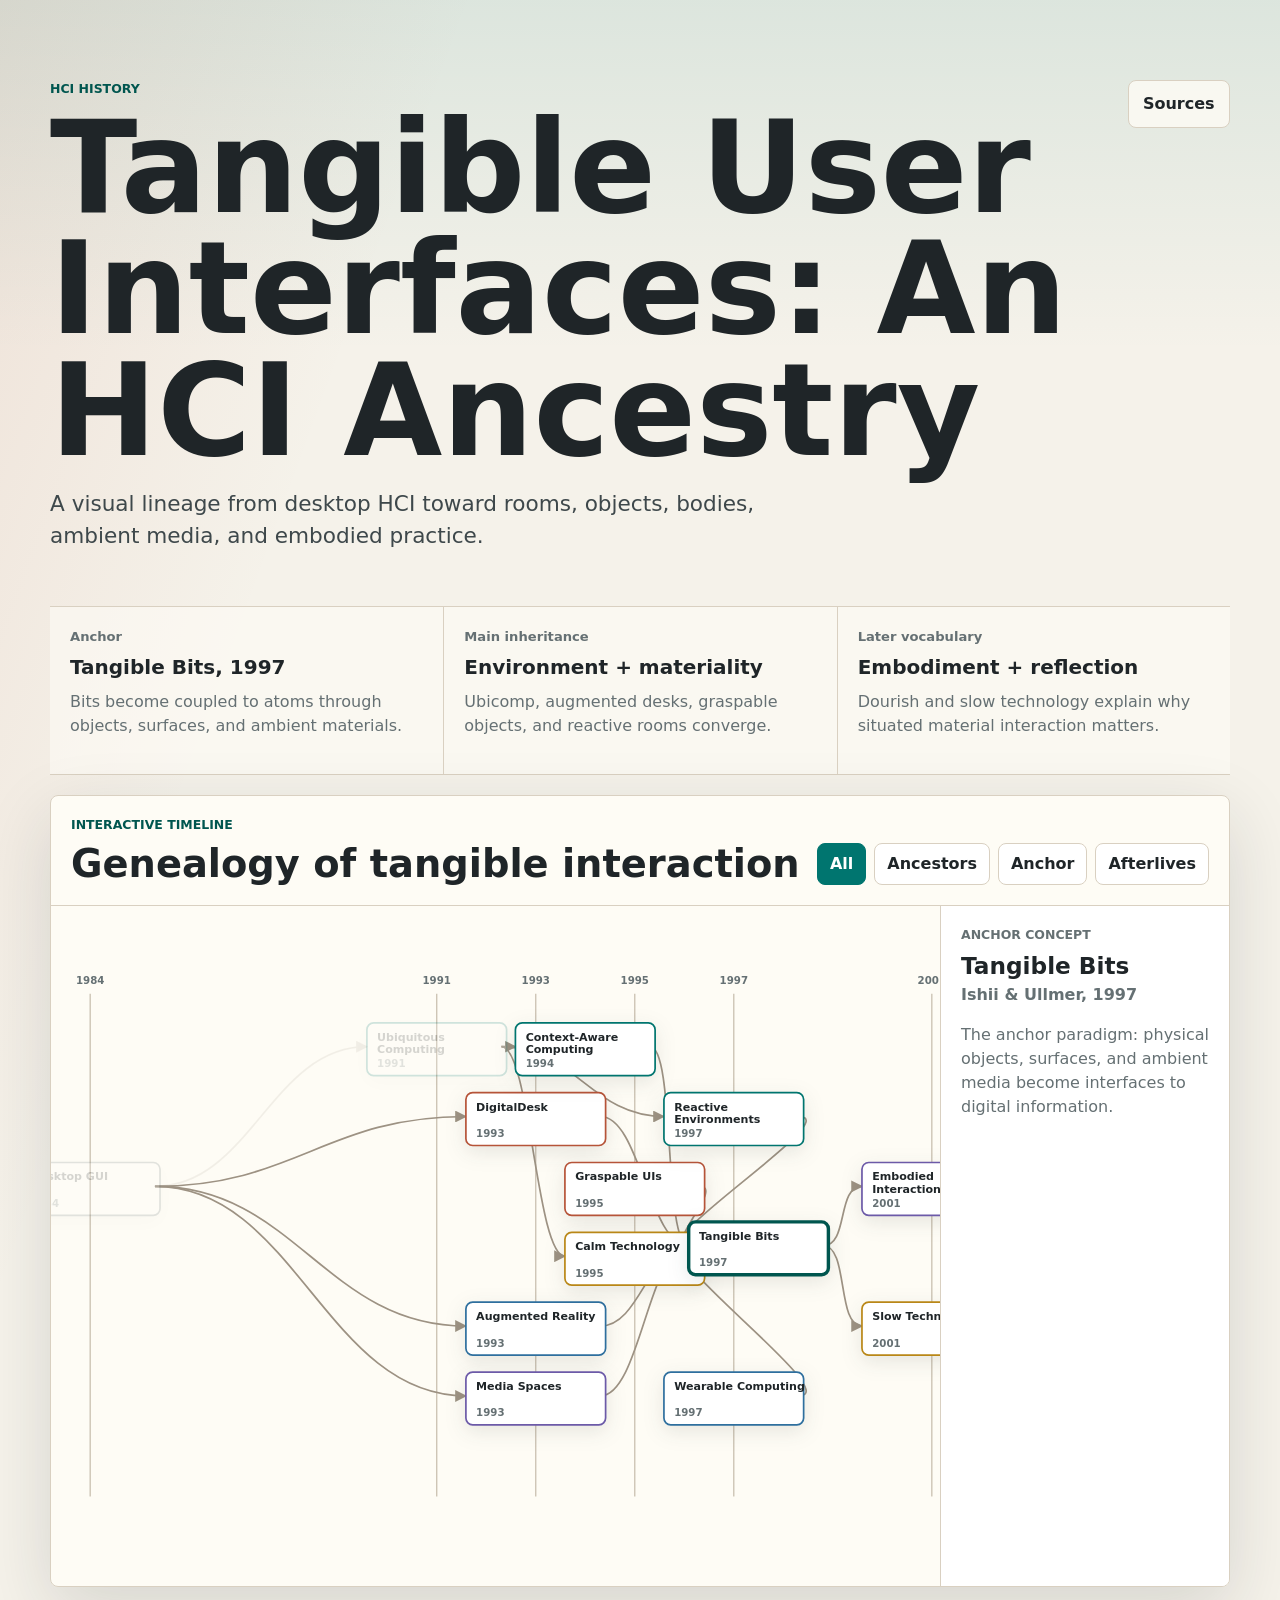
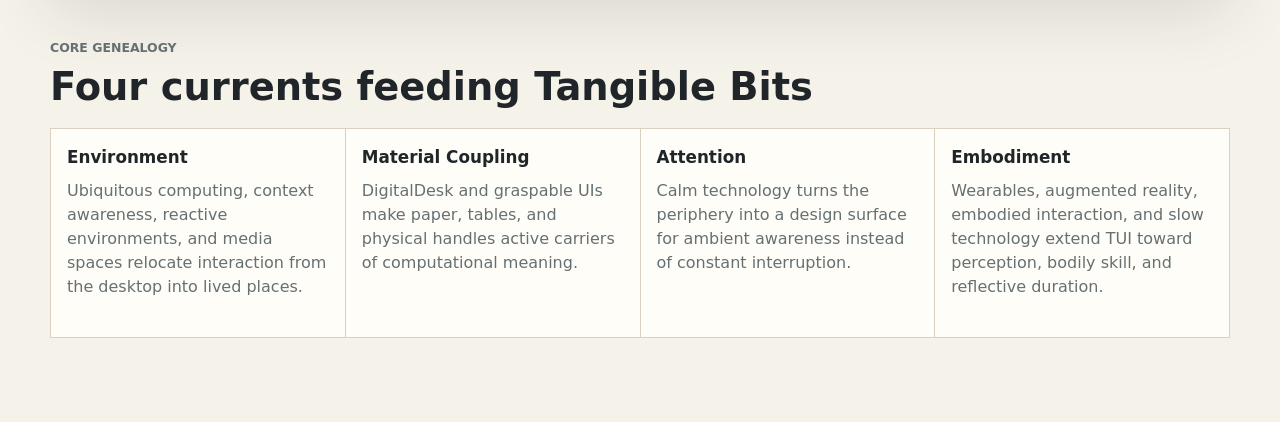
==== index.html @ 91c5f68a "Build HCI tangible interface timeline" ====
<!doctype html>
<html lang="en">
  <head>
    <meta charset="utf-8">
    <meta name="viewport" content="width=device-width, initial-scale=1">
    <title>Tangible User Interfaces: An HCI Ancestry</title>
    <meta
      name="description"
      content="A visual timeline tracing the HCI ideas that shaped Tangible Bits and tangible user interfaces."
    >
    <link rel="stylesheet" href="styles.css">
  </head>
  <body>
    <header class="site-header">
      <div>
        <p class="eyebrow">HCI history</p>
        <h1>Tangible User Interfaces: An HCI Ancestry</h1>
        <p class="lede">
          A visual lineage from desktop HCI toward rooms, objects, bodies,
          ambient media, and embodied practice.
        </p>
      </div>
      <a class="source-link" href="sources.html">Sources</a>
    </header>

    <main>
      <section class="summary-band" aria-label="Core synthesis">
        <article>
          <span>Anchor</span>
          <strong>Tangible Bits, 1997</strong>
          <p>Bits become coupled to atoms through objects, surfaces, and ambient materials.</p>
        </article>
        <article>
          <span>Main inheritance</span>
          <strong>Environment + materiality</strong>
          <p>Ubicomp, augmented desks, graspable objects, and reactive rooms converge.</p>
        </article>
        <article>
          <span>Later vocabulary</span>
          <strong>Embodiment + reflection</strong>
          <p>Dourish and slow technology explain why situated material interaction matters.</p>
        </article>
      </section>

      <section class="timeline-panel" aria-labelledby="timeline-title">
        <div class="panel-head">
          <div>
            <p class="eyebrow">Interactive timeline</p>
            <h2 id="timeline-title">Genealogy of tangible interaction</h2>
          </div>
          <div class="controls" aria-label="Timeline controls">
            <button class="filter active" type="button" data-filter="all">All</button>
            <button class="filter" type="button" data-filter="ancestor">Ancestors</button>
            <button class="filter" type="button" data-filter="anchor">Anchor</button>
            <button class="filter" type="button" data-filter="descendant">Afterlives</button>
          </div>
        </div>

        <div class="visual-grid">
          <div class="chart-wrap" aria-label="Timeline chart">
            <svg id="timeline" role="img" aria-labelledby="chart-title chart-desc"></svg>
          </div>
          <aside class="detail-card" aria-live="polite">
            <p class="eyebrow" id="detail-role">Select a node</p>
            <h3 id="detail-title">Tangible Bits</h3>
            <p id="detail-meta">Ishii & Ullmer, 1997</p>
            <p id="detail-copy">
              Tangible Bits sits at the convergence of environmental computing,
              material interaction, peripheral awareness, and situated embodied practice.
            </p>
          </aside>
        </div>
      </section>

      <section class="lineage" aria-labelledby="lineage-title">
        <p class="eyebrow">Core genealogy</p>
        <h2 id="lineage-title">Four currents feeding Tangible Bits</h2>
        <div class="lineage-grid">
          <article>
            <h3>Environment</h3>
            <p>Ubiquitous computing, context awareness, reactive environments, and media spaces relocate interaction from the desktop into lived places.</p>
          </article>
          <article>
            <h3>Material Coupling</h3>
            <p>DigitalDesk and graspable UIs make paper, tables, and physical handles active carriers of computational meaning.</p>
          </article>
          <article>
            <h3>Attention</h3>
            <p>Calm technology turns the periphery into a design surface for ambient awareness instead of constant interruption.</p>
          </article>
          <article>
            <h3>Embodiment</h3>
            <p>Wearables, augmented reality, embodied interaction, and slow technology extend TUI toward perception, bodily skill, and reflective duration.</p>
          </article>
        </div>
      </section>
    </main>

    <script src="app.js"></script>
  </body>
</html>
---- styles.css ----
:root {
  color-scheme: light;
  --bg: #f5f2ea;
  --paper: #fffdf7;
  --ink: #1f2528;
  --muted: #657073;
  --line: #d9d0c1;
  --teal: #00756f;
  --teal-deep: #00564f;
  --clay: #b65439;
  --gold: #b98717;
  --violet: #6c5aa8;
  --blue: #2e6f9e;
  --shadow: rgba(31, 37, 40, 0.14);
}

* {
  box-sizing: border-box;
}

body {
  margin: 0;
  color: var(--ink);
  background:
    linear-gradient(180deg, rgba(0, 117, 111, 0.10), transparent 22rem),
    linear-gradient(110deg, rgba(182, 84, 57, 0.10), transparent 28rem),
    var(--bg);
  font-family: Inter, ui-sans-serif, system-ui, -apple-system, BlinkMacSystemFont, "Segoe UI", sans-serif;
  line-height: 1.5;
}

button {
  font: inherit;
}

.site-header,
main {
  width: min(1180px, calc(100% - 2rem));
  margin: 0 auto;
}

.site-header {
  min-height: 52vh;
  padding: clamp(2rem, 7vw, 5rem) 0 2rem;
  display: grid;
  grid-template-columns: minmax(0, 1fr) auto;
  gap: 1.5rem;
  align-items: start;
}

.site-header.compact {
  min-height: 0;
}

.eyebrow {
  margin: 0 0 0.5rem;
  color: var(--teal-deep);
  font-size: 0.78rem;
  font-weight: 800;
  letter-spacing: 0;
  text-transform: uppercase;
}

h1,
h2,
h3,
p {
  margin-top: 0;
}

h1 {
  max-width: 12ch;
  margin-bottom: 1rem;
  font-size: clamp(3rem, 10vw, 8rem);
  line-height: 0.95;
  letter-spacing: 0;
}

h2 {
  margin-bottom: 0;
  font-size: clamp(1.6rem, 3vw, 2.5rem);
  line-height: 1.1;
  letter-spacing: 0;
}

h3 {
  margin-bottom: 0.55rem;
  font-size: 1.05rem;
  letter-spacing: 0;
}

.lede {
  max-width: 46rem;
  color: #3e484b;
  font-size: clamp(1.05rem, 2vw, 1.35rem);
}

.source-link {
  min-height: 2.6rem;
  border: 1px solid var(--line);
  border-radius: 8px;
  padding: 0.68rem 0.9rem;
  color: var(--ink);
  background: rgba(255, 253, 247, 0.78);
  text-decoration: none;
  font-weight: 750;
}

.source-link:hover {
  border-color: var(--teal);
  color: var(--teal-deep);
}

.summary-band,
.timeline-panel,
.lineage {
  margin-bottom: 1.25rem;
}

.summary-band {
  display: grid;
  grid-template-columns: repeat(3, minmax(0, 1fr));
  border-block: 1px solid var(--line);
  background: rgba(255, 253, 247, 0.55);
}

.summary-band article {
  min-height: 10rem;
  padding: 1.25rem;
}

.summary-band article + article {
  border-left: 1px solid var(--line);
}

.summary-band span {
  display: block;
  margin-bottom: 0.35rem;
  color: var(--muted);
  font-size: 0.82rem;
  font-weight: 800;
}

.summary-band strong {
  display: block;
  margin-bottom: 0.5rem;
  font-size: 1.25rem;
}

.summary-band p,
.lineage p,
.detail-card p {
  color: var(--muted);
}

.timeline-panel {
  border: 1px solid var(--line);
  border-radius: 8px;
  background: rgba(255, 253, 247, 0.92);
  box-shadow: 0 22px 70px var(--shadow);
  overflow: hidden;
}

.panel-head {
  display: flex;
  justify-content: space-between;
  gap: 1rem;
  align-items: end;
  padding: 1.25rem;
  border-bottom: 1px solid var(--line);
}

.controls {
  display: flex;
  flex-wrap: wrap;
  gap: 0.5rem;
  justify-content: flex-end;
}

.filter {
  min-height: 2.4rem;
  border: 1px solid var(--line);
  border-radius: 8px;
  padding: 0.5rem 0.75rem;
  color: var(--ink);
  background: #ffffff;
  cursor: pointer;
  font-weight: 760;
}

.filter:hover,
.filter.active {
  border-color: var(--teal);
  color: #ffffff;
  background: var(--teal);
}

.visual-grid {
  display: grid;
  grid-template-columns: minmax(0, 1fr) minmax(18rem, 0.32fr);
  min-height: 39rem;
}

.chart-wrap {
  min-width: 0;
  overflow-x: auto;
  border-right: 1px solid var(--line);
}

#timeline {
  display: block;
  width: 100%;
  min-width: 920px;
  height: 680px;
}

.detail-card {
  padding: 1.25rem;
  background: #ffffff;
}

.detail-card h3 {
  margin-bottom: 0.25rem;
  font-size: 1.45rem;
  line-height: 1.12;
}

#detail-meta {
  margin-bottom: 1rem;
  font-weight: 750;
}

.lineage {
  padding: 2rem 0 4rem;
}

.lineage-grid {
  display: grid;
  grid-template-columns: repeat(4, minmax(0, 1fr));
  gap: 1px;
  margin-top: 1.25rem;
  border: 1px solid var(--line);
  background: var(--line);
}

.lineage-grid article {
  min-height: 13rem;
  padding: 1rem;
  background: var(--paper);
}

.sources-panel {
  margin-bottom: 4rem;
}

.source-list {
  margin: 0;
  padding: 1.25rem 1.25rem 1.25rem 2.5rem;
}

.source-list li + li {
  margin-top: 0.8rem;
}

.node {
  cursor: pointer;
}

.node rect {
  fill: #ffffff;
  stroke-width: 2;
  filter: drop-shadow(0 7px 12px rgba(31, 37, 40, 0.10));
}

.node text {
  fill: var(--ink);
  font-size: 13px;
  font-weight: 760;
  pointer-events: none;
}

.node .year {
  fill: var(--muted);
  font-size: 12px;
  font-weight: 720;
}

.node.dim {
  opacity: 0.18;
}

.node.selected rect {
  stroke-width: 4;
}

.edge {
  fill: none;
  stroke: #9d9283;
  stroke-width: 2;
  marker-end: url(#arrow);
}

.edge.dim {
  opacity: 0.12;
}

.axis {
  stroke: #c9bfaf;
  stroke-width: 1.5;
}

.axis-label {
  fill: var(--muted);
  font-size: 12px;
  font-weight: 800;
}

button:focus-visible,
a:focus-visible,
.node:focus-visible {
  outline: 3px solid var(--gold);
  outline-offset: 3px;
}

@media (max-width: 860px) {
  .site-header,
  .panel-head,
  .visual-grid,
  .summary-band,
  .lineage-grid {
    grid-template-columns: 1fr;
  }

  .site-header {
    min-height: auto;
  }

  .source-link {
    width: fit-content;
  }

  .summary-band article + article,
  .chart-wrap {
    border-left: 0;
    border-top: 1px solid var(--line);
  }

  .panel-head {
    display: grid;
    align-items: start;
  }

  .controls {
    justify-content: start;
  }

  .visual-grid {
    min-height: 0;
  }

  .chart-wrap {
    border-right: 0;
  }

  #timeline {
    height: 620px;
  }
}
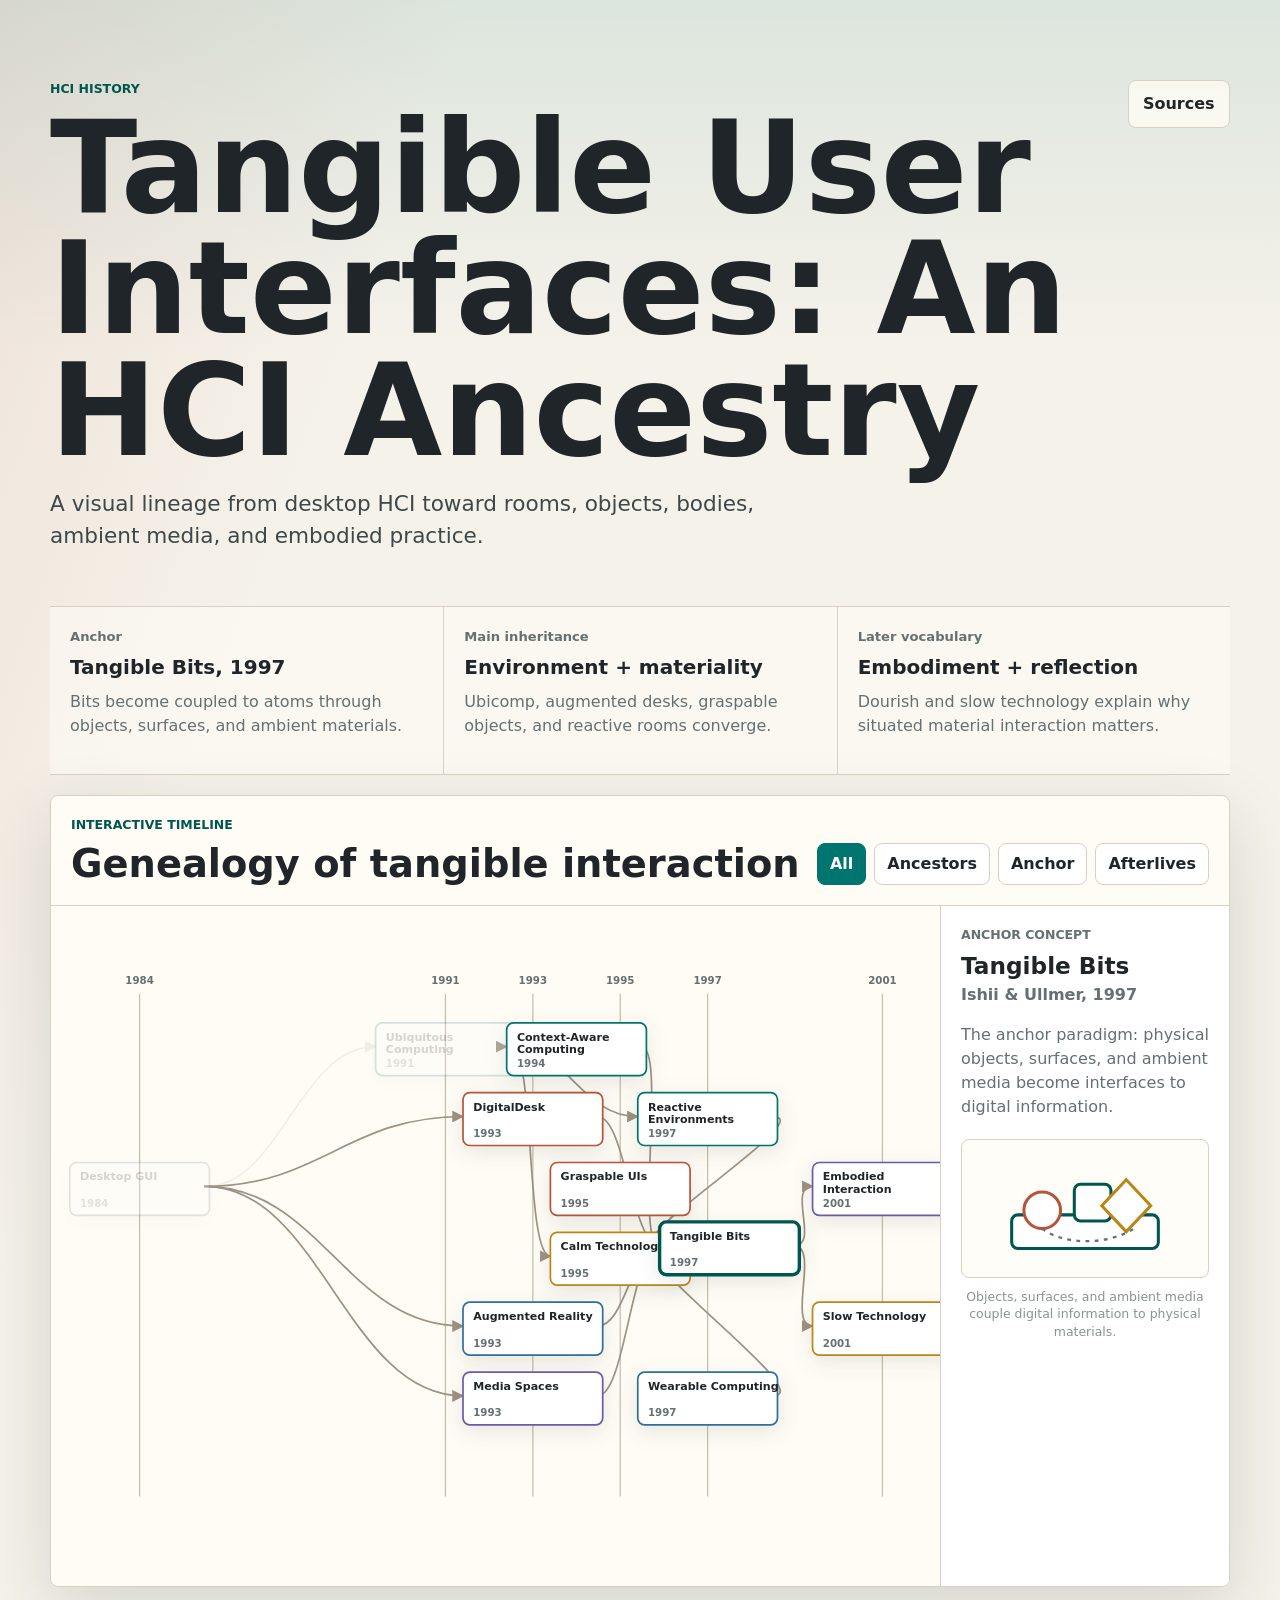
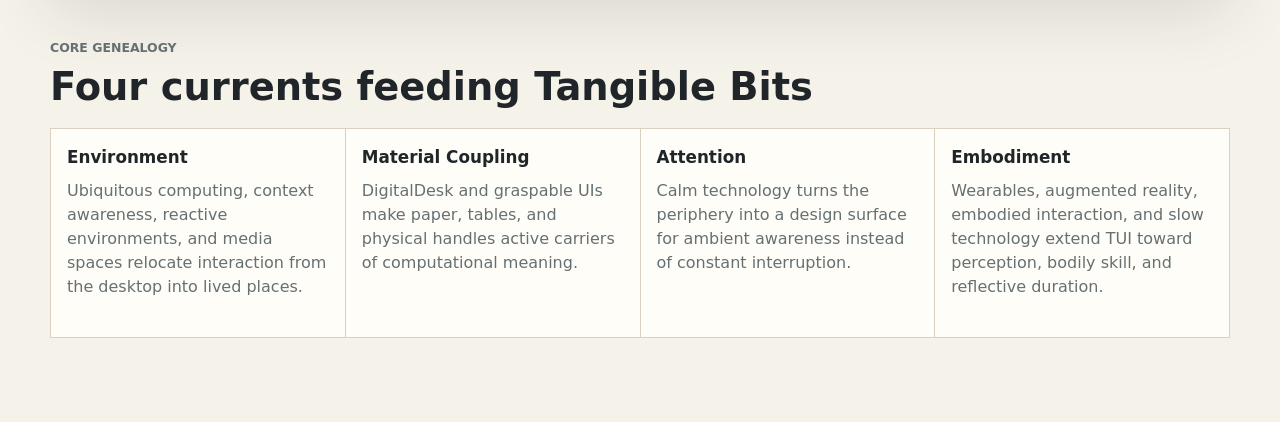
==== commit f7cc2998: "Optimize HCI history timeline details" ====
--- a/index.html
+++ b/index.html
@@ -49,10 +49,10 @@
             <h2 id="timeline-title">Genealogy of tangible interaction</h2>
           </div>
           <div class="controls" aria-label="Timeline controls">
-            <button class="filter active" type="button" data-filter="all">All</button>
-            <button class="filter" type="button" data-filter="ancestor">Ancestors</button>
-            <button class="filter" type="button" data-filter="anchor">Anchor</button>
-            <button class="filter" type="button" data-filter="descendant">Afterlives</button>
+            <button class="filter active" type="button" data-filter="all" aria-pressed="true">All</button>
+            <button class="filter" type="button" data-filter="ancestor" aria-pressed="false">Ancestors</button>
+            <button class="filter" type="button" data-filter="anchor" aria-pressed="false">Anchor</button>
+            <button class="filter" type="button" data-filter="descendant" aria-pressed="false">Afterlives</button>
           </div>
         </div>
 
@@ -68,6 +68,10 @@
               Tangible Bits sits at the convergence of environmental computing,
               material interaction, peripheral awareness, and situated embodied practice.
             </p>
+            <figure class="detail-visual">
+              <svg id="detail-image" viewBox="0 0 320 180" role="img" aria-labelledby="detail-image-title detail-image-desc"></svg>
+              <figcaption id="detail-caption"></figcaption>
+            </figure>
           </aside>
         </div>
       </section>
--- a/styles.css
+++ b/styles.css
@@ -230,6 +230,32 @@
   font-weight: 750;
 }
 
+.detail-visual {
+  margin: 1.25rem 0 0;
+}
+
+#detail-image {
+  display: block;
+  width: 100%;
+  aspect-ratio: 16 / 9;
+  border: 1px solid var(--line);
+  border-radius: 8px;
+  background: #fffdf7;
+}
+
+.detail-image-bg {
+  fill: #fffdf7;
+  stroke: none;
+}
+
+.detail-visual figcaption {
+  margin-top: 0.6rem;
+  color: #8a9294;
+  font-size: 0.78rem;
+  line-height: 1.4;
+  text-align: center;
+}
+
 .lineage {
   padding: 2rem 0 4rem;
 }
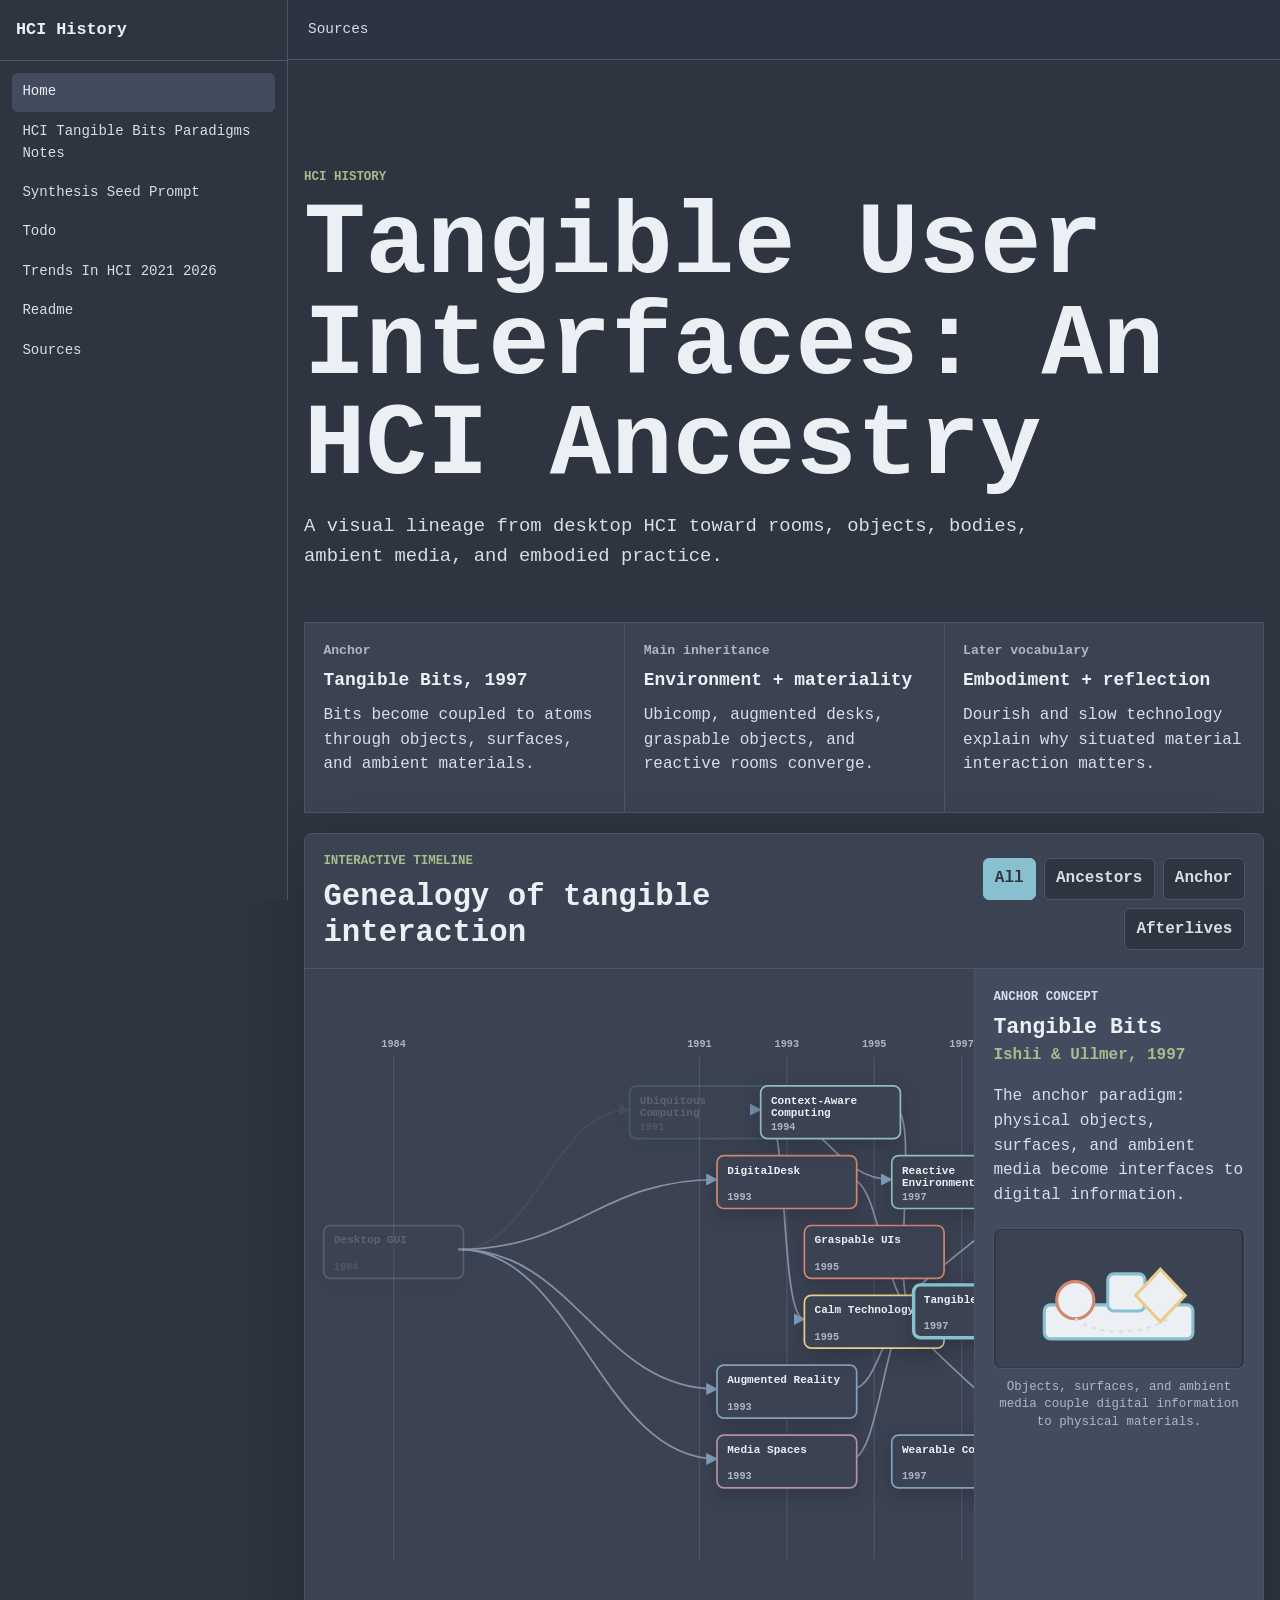
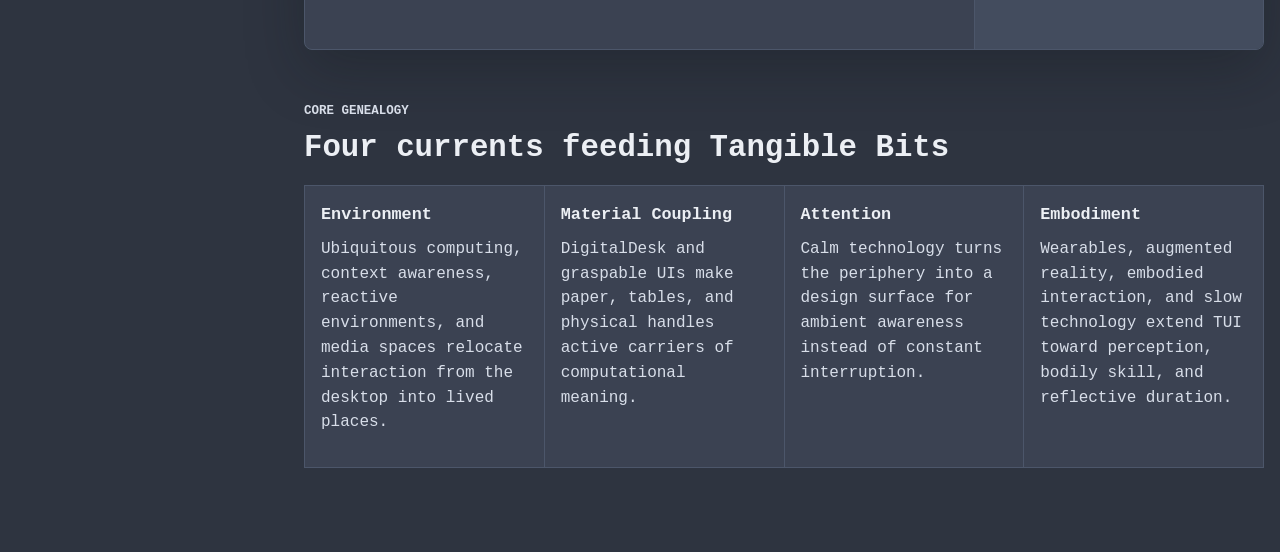
==== commit b5c2cfcd: "Revamp HCI history docs site" ====
--- a/index.html
+++ b/index.html
@@ -11,94 +11,114 @@
     <link rel="stylesheet" href="styles.css">
   </head>
   <body>
-    <header class="site-header">
-      <div>
-        <p class="eyebrow">HCI history</p>
-        <h1>Tangible User Interfaces: An HCI Ancestry</h1>
-        <p class="lede">
-          A visual lineage from desktop HCI toward rooms, objects, bodies,
-          ambient media, and embodied practice.
-        </p>
+    <a class="skip-link" href="#main-content">Skip to main content</a>
+    <div class="site-shell">
+      <aside class="site-sidebar" aria-label="Site navigation">
+        <a class="site-title" href="index.html">HCI History</a>
+        <nav class="site-nav" aria-label="Pages">
+          <a class="nav-link active" href="index.html">Home</a>
+          <a class="nav-link" href="docs.html?doc=HCI_TANGIBLE_BITS_PARADIGMS_NOTES">HCI Tangible Bits Paradigms Notes</a>
+          <a class="nav-link" href="docs.html?doc=SYNTHESIS_SEED_PROMPT">Synthesis Seed Prompt</a>
+          <a class="nav-link" href="docs.html?doc=TODO">Todo</a>
+          <a class="nav-link" href="docs.html?doc=TRENDS_IN_HCI_2021-2026">Trends In HCI 2021 2026</a>
+          <a class="nav-link" href="docs.html?doc=README">Readme</a>
+          <a class="nav-link" href="sources.html">Sources</a>
+        </nav>
+      </aside>
+
+      <div class="site-frame">
+        <header class="topbar">
+          <a class="mobile-brand" href="index.html">HCI History</a>
+          <a class="topbar-link" href="sources.html">Sources</a>
+        </header>
+
+        <main id="main-content" class="content-shell">
+          <header class="page-header">
+            <p class="eyebrow">HCI history</p>
+            <h1>Tangible User Interfaces: An HCI Ancestry</h1>
+            <p class="lede">
+              A visual lineage from desktop HCI toward rooms, objects, bodies,
+              ambient media, and embodied practice.
+            </p>
+          </header>
+
+          <section class="summary-band" aria-label="Core synthesis">
+            <article>
+              <span>Anchor</span>
+              <strong>Tangible Bits, 1997</strong>
+              <p>Bits become coupled to atoms through objects, surfaces, and ambient materials.</p>
+            </article>
+            <article>
+              <span>Main inheritance</span>
+              <strong>Environment + materiality</strong>
+              <p>Ubicomp, augmented desks, graspable objects, and reactive rooms converge.</p>
+            </article>
+            <article>
+              <span>Later vocabulary</span>
+              <strong>Embodiment + reflection</strong>
+              <p>Dourish and slow technology explain why situated material interaction matters.</p>
+            </article>
+          </section>
+
+          <section class="timeline-panel" aria-labelledby="timeline-title">
+            <div class="panel-head">
+              <div>
+                <p class="eyebrow">Interactive timeline</p>
+                <h2 id="timeline-title">Genealogy of tangible interaction</h2>
+              </div>
+              <div class="controls" aria-label="Timeline controls">
+                <button class="filter active" type="button" data-filter="all" aria-pressed="true">All</button>
+                <button class="filter" type="button" data-filter="ancestor" aria-pressed="false">Ancestors</button>
+                <button class="filter" type="button" data-filter="anchor" aria-pressed="false">Anchor</button>
+                <button class="filter" type="button" data-filter="descendant" aria-pressed="false">Afterlives</button>
+              </div>
+            </div>
+
+            <div class="visual-grid">
+              <div class="chart-wrap" aria-label="Timeline chart">
+                <svg id="timeline" role="img" aria-labelledby="chart-title chart-desc"></svg>
+              </div>
+              <aside class="detail-card" aria-live="polite">
+                <p class="eyebrow" id="detail-role">Select a node</p>
+                <h3 id="detail-title">Tangible Bits</h3>
+                <p id="detail-meta">Ishii & Ullmer, 1997</p>
+                <p id="detail-copy">
+                  Tangible Bits sits at the convergence of environmental computing,
+                  material interaction, peripheral awareness, and situated embodied practice.
+                </p>
+                <figure class="detail-visual">
+                  <svg id="detail-image" viewBox="0 0 320 180" role="img" aria-labelledby="detail-image-title detail-image-desc"></svg>
+                  <figcaption id="detail-caption"></figcaption>
+                </figure>
+              </aside>
+            </div>
+          </section>
+
+          <section class="lineage" aria-labelledby="lineage-title">
+            <p class="eyebrow">Core genealogy</p>
+            <h2 id="lineage-title">Four currents feeding Tangible Bits</h2>
+            <div class="lineage-grid">
+              <article>
+                <h3>Environment</h3>
+                <p>Ubiquitous computing, context awareness, reactive environments, and media spaces relocate interaction from the desktop into lived places.</p>
+              </article>
+              <article>
+                <h3>Material Coupling</h3>
+                <p>DigitalDesk and graspable UIs make paper, tables, and physical handles active carriers of computational meaning.</p>
+              </article>
+              <article>
+                <h3>Attention</h3>
+                <p>Calm technology turns the periphery into a design surface for ambient awareness instead of constant interruption.</p>
+              </article>
+              <article>
+                <h3>Embodiment</h3>
+                <p>Wearables, augmented reality, embodied interaction, and slow technology extend TUI toward perception, bodily skill, and reflective duration.</p>
+              </article>
+            </div>
+          </section>
+        </main>
       </div>
-      <a class="source-link" href="sources.html">Sources</a>
-    </header>
-
-    <main>
-      <section class="summary-band" aria-label="Core synthesis">
-        <article>
-          <span>Anchor</span>
-          <strong>Tangible Bits, 1997</strong>
-          <p>Bits become coupled to atoms through objects, surfaces, and ambient materials.</p>
-        </article>
-        <article>
-          <span>Main inheritance</span>
-          <strong>Environment + materiality</strong>
-          <p>Ubicomp, augmented desks, graspable objects, and reactive rooms converge.</p>
-        </article>
-        <article>
-          <span>Later vocabulary</span>
-          <strong>Embodiment + reflection</strong>
-          <p>Dourish and slow technology explain why situated material interaction matters.</p>
-        </article>
-      </section>
-
-      <section class="timeline-panel" aria-labelledby="timeline-title">
-        <div class="panel-head">
-          <div>
-            <p class="eyebrow">Interactive timeline</p>
-            <h2 id="timeline-title">Genealogy of tangible interaction</h2>
-          </div>
-          <div class="controls" aria-label="Timeline controls">
-            <button class="filter active" type="button" data-filter="all" aria-pressed="true">All</button>
-            <button class="filter" type="button" data-filter="ancestor" aria-pressed="false">Ancestors</button>
-            <button class="filter" type="button" data-filter="anchor" aria-pressed="false">Anchor</button>
-            <button class="filter" type="button" data-filter="descendant" aria-pressed="false">Afterlives</button>
-          </div>
-        </div>
-
-        <div class="visual-grid">
-          <div class="chart-wrap" aria-label="Timeline chart">
-            <svg id="timeline" role="img" aria-labelledby="chart-title chart-desc"></svg>
-          </div>
-          <aside class="detail-card" aria-live="polite">
-            <p class="eyebrow" id="detail-role">Select a node</p>
-            <h3 id="detail-title">Tangible Bits</h3>
-            <p id="detail-meta">Ishii & Ullmer, 1997</p>
-            <p id="detail-copy">
-              Tangible Bits sits at the convergence of environmental computing,
-              material interaction, peripheral awareness, and situated embodied practice.
-            </p>
-            <figure class="detail-visual">
-              <svg id="detail-image" viewBox="0 0 320 180" role="img" aria-labelledby="detail-image-title detail-image-desc"></svg>
-              <figcaption id="detail-caption"></figcaption>
-            </figure>
-          </aside>
-        </div>
-      </section>
-
-      <section class="lineage" aria-labelledby="lineage-title">
-        <p class="eyebrow">Core genealogy</p>
-        <h2 id="lineage-title">Four currents feeding Tangible Bits</h2>
-        <div class="lineage-grid">
-          <article>
-            <h3>Environment</h3>
-            <p>Ubiquitous computing, context awareness, reactive environments, and media spaces relocate interaction from the desktop into lived places.</p>
-          </article>
-          <article>
-            <h3>Material Coupling</h3>
-            <p>DigitalDesk and graspable UIs make paper, tables, and physical handles active carriers of computational meaning.</p>
-          </article>
-          <article>
-            <h3>Attention</h3>
-            <p>Calm technology turns the periphery into a design surface for ambient awareness instead of constant interruption.</p>
-          </article>
-          <article>
-            <h3>Embodiment</h3>
-            <p>Wearables, augmented reality, embodied interaction, and slow technology extend TUI toward perception, bodily skill, and reflective duration.</p>
-          </article>
-        </div>
-      </section>
-    </main>
+    </div>
 
     <script src="app.js"></script>
   </body>
--- a/styles.css
+++ b/styles.css
@@ -1,60 +1,176 @@
 :root {
-  color-scheme: light;
-  --bg: #f5f2ea;
-  --paper: #fffdf7;
-  --ink: #1f2528;
-  --muted: #657073;
-  --line: #d9d0c1;
-  --teal: #00756f;
-  --teal-deep: #00564f;
-  --clay: #b65439;
-  --gold: #b98717;
-  --violet: #6c5aa8;
-  --blue: #2e6f9e;
-  --shadow: rgba(31, 37, 40, 0.14);
+  color-scheme: dark;
+  --bg: #2e3440;
+  --panel: #3b4252;
+  --panel-strong: #434c5e;
+  --ink: #eceff4;
+  --muted: #d8dee9;
+  --quiet: #aeb7c6;
+  --line: #4c566a;
+  --frost: #88c0d0;
+  --frost-deep: #5e81ac;
+  --green: #a3be8c;
+  --yellow: #ebcb8b;
+  --orange: #d08770;
+  --red: #bf616a;
+  --purple: #b48ead;
+  --shadow: rgba(15, 17, 22, 0.28);
 }
 
 * {
   box-sizing: border-box;
 }
 
+html {
+  background: var(--bg);
+}
+
 body {
   margin: 0;
   color: var(--ink);
-  background:
-    linear-gradient(180deg, rgba(0, 117, 111, 0.10), transparent 22rem),
-    linear-gradient(110deg, rgba(182, 84, 57, 0.10), transparent 28rem),
-    var(--bg);
-  font-family: Inter, ui-sans-serif, system-ui, -apple-system, BlinkMacSystemFont, "Segoe UI", sans-serif;
-  line-height: 1.5;
-}
-
-button {
+  background: var(--bg);
+  font-family: Consolas, "Liberation Mono", Menlo, Monaco, monospace;
+  line-height: 1.55;
+}
+
+button,
+input {
   font: inherit;
 }
 
-.site-header,
-main {
-  width: min(1180px, calc(100% - 2rem));
+a {
+  color: var(--frost);
+}
+
+.skip-link {
+  position: absolute;
+  left: 1rem;
+  top: 1rem;
+  z-index: 10;
+  transform: translateY(-160%);
+  border-radius: 6px;
+  padding: 0.55rem 0.75rem;
+  color: var(--bg);
+  background: var(--yellow);
+}
+
+.skip-link:focus {
+  transform: translateY(0);
+}
+
+.site-shell {
+  display: grid;
+  grid-template-columns: 18rem minmax(0, 1fr);
+  min-height: 100vh;
+}
+
+.site-sidebar {
+  position: sticky;
+  top: 0;
+  height: 100vh;
+  overflow-y: auto;
+  border-right: 1px solid var(--line);
+  background: #2e3440;
+}
+
+.site-title {
+  display: block;
+  min-height: 3.75rem;
+  border-bottom: 1px solid var(--line);
+  padding: 1.05rem 1rem;
+  color: var(--ink);
+  text-decoration: none;
+  font-size: 1.05rem;
+  font-weight: 800;
+}
+
+.site-nav {
+  padding: 0.75rem;
+}
+
+.nav-link {
+  display: block;
+  border-radius: 6px;
+  padding: 0.55rem 0.65rem;
+  color: var(--muted);
+  text-decoration: none;
+  font-size: 0.88rem;
+}
+
+.nav-link:hover,
+.nav-link.active {
+  color: var(--ink);
+  background: var(--panel-strong);
+}
+
+.site-frame {
+  min-width: 0;
+}
+
+.topbar {
+  position: sticky;
+  top: 0;
+  z-index: 5;
+  display: flex;
+  min-height: 3.75rem;
+  align-items: center;
+  justify-content: space-between;
+  gap: 1rem;
+  border-bottom: 1px solid var(--line);
+  padding: 0 1.25rem;
+  background: rgba(46, 52, 64, 0.94);
+  backdrop-filter: blur(10px);
+}
+
+.mobile-brand {
+  display: none;
+  color: var(--ink);
+  text-decoration: none;
+  font-weight: 800;
+}
+
+.topbar-link {
+  color: var(--muted);
+  text-decoration: none;
+  font-size: 0.9rem;
+}
+
+.topbar-actions {
+  display: flex;
+  align-items: center;
+  gap: 0.75rem;
+  margin-left: auto;
+}
+
+.toggle-control {
+  display: inline-flex;
+  align-items: center;
+  gap: 0.5rem;
+  color: var(--muted);
+  font-size: 0.88rem;
+}
+
+.toggle-control input {
+  accent-color: var(--frost);
+}
+
+.content-shell {
+  width: min(76rem, calc(100% - 2rem));
   margin: 0 auto;
-}
-
-.site-header {
-  min-height: 52vh;
-  padding: clamp(2rem, 7vw, 5rem) 0 2rem;
-  display: grid;
-  grid-template-columns: minmax(0, 1fr) auto;
-  gap: 1.5rem;
-  align-items: start;
-}
-
-.site-header.compact {
-  min-height: 0;
+  padding: 2rem 0 4rem;
+}
+
+.page-header {
+  padding: clamp(2rem, 6vw, 4.75rem) 0 2rem;
+}
+
+.page-header.compact {
+  padding-top: 2rem;
 }
 
 .eyebrow {
   margin: 0 0 0.5rem;
-  color: var(--teal-deep);
+  color: var(--green);
   font-size: 0.78rem;
   font-weight: 800;
   letter-spacing: 0;
@@ -69,17 +185,17 @@
 }
 
 h1 {
-  max-width: 12ch;
+  max-width: 15ch;
   margin-bottom: 1rem;
-  font-size: clamp(3rem, 10vw, 8rem);
-  line-height: 0.95;
+  font-size: clamp(2.55rem, 8vw, 6.5rem);
+  line-height: 0.98;
   letter-spacing: 0;
 }
 
 h2 {
   margin-bottom: 0;
-  font-size: clamp(1.6rem, 3vw, 2.5rem);
-  line-height: 1.1;
+  font-size: clamp(1.35rem, 2.4vw, 2.1rem);
+  line-height: 1.15;
   letter-spacing: 0;
 }
 
@@ -90,25 +206,9 @@
 }
 
 .lede {
-  max-width: 46rem;
-  color: #3e484b;
-  font-size: clamp(1.05rem, 2vw, 1.35rem);
-}
-
-.source-link {
-  min-height: 2.6rem;
-  border: 1px solid var(--line);
-  border-radius: 8px;
-  padding: 0.68rem 0.9rem;
-  color: var(--ink);
-  background: rgba(255, 253, 247, 0.78);
-  text-decoration: none;
-  font-weight: 750;
-}
-
-.source-link:hover {
-  border-color: var(--teal);
-  color: var(--teal-deep);
+  max-width: 48rem;
+  color: var(--muted);
+  font-size: clamp(1rem, 1.5vw, 1.18rem);
 }
 
 .summary-band,
@@ -120,13 +220,13 @@
 .summary-band {
   display: grid;
   grid-template-columns: repeat(3, minmax(0, 1fr));
-  border-block: 1px solid var(--line);
-  background: rgba(255, 253, 247, 0.55);
+  border: 1px solid var(--line);
+  background: var(--panel);
 }
 
 .summary-band article {
-  min-height: 10rem;
-  padding: 1.25rem;
+  min-height: 9rem;
+  padding: 1.15rem;
 }
 
 .summary-band article + article {
@@ -136,7 +236,7 @@
 .summary-band span {
   display: block;
   margin-bottom: 0.35rem;
-  color: var(--muted);
+  color: var(--quiet);
   font-size: 0.82rem;
   font-weight: 800;
 }
@@ -144,7 +244,8 @@
 .summary-band strong {
   display: block;
   margin-bottom: 0.5rem;
-  font-size: 1.25rem;
+  color: var(--ink);
+  font-size: 1.12rem;
 }
 
 .summary-band p,
@@ -153,11 +254,12 @@
   color: var(--muted);
 }
 
-.timeline-panel {
+.timeline-panel,
+.doc-panel {
   border: 1px solid var(--line);
   border-radius: 8px;
-  background: rgba(255, 253, 247, 0.92);
-  box-shadow: 0 22px 70px var(--shadow);
+  background: var(--panel);
+  box-shadow: 0 20px 58px var(--shadow);
   overflow: hidden;
 }
 
@@ -166,7 +268,7 @@
   justify-content: space-between;
   gap: 1rem;
   align-items: end;
-  padding: 1.25rem;
+  padding: 1.15rem;
   border-bottom: 1px solid var(--line);
 }
 
@@ -178,26 +280,26 @@
 }
 
 .filter {
-  min-height: 2.4rem;
+  min-height: 2.35rem;
   border: 1px solid var(--line);
-  border-radius: 8px;
-  padding: 0.5rem 0.75rem;
-  color: var(--ink);
-  background: #ffffff;
+  border-radius: 6px;
+  padding: 0.48rem 0.7rem;
+  color: var(--muted);
+  background: var(--bg);
   cursor: pointer;
   font-weight: 760;
 }
 
 .filter:hover,
 .filter.active {
-  border-color: var(--teal);
-  color: #ffffff;
-  background: var(--teal);
+  border-color: var(--frost);
+  color: var(--bg);
+  background: var(--frost);
 }
 
 .visual-grid {
   display: grid;
-  grid-template-columns: minmax(0, 1fr) minmax(18rem, 0.32fr);
+  grid-template-columns: minmax(0, 1fr) minmax(18rem, 0.34fr);
   min-height: 39rem;
 }
 
@@ -215,18 +317,19 @@
 }
 
 .detail-card {
-  padding: 1.25rem;
-  background: #ffffff;
+  padding: 1.15rem;
+  background: var(--panel-strong);
 }
 
 .detail-card h3 {
   margin-bottom: 0.25rem;
-  font-size: 1.45rem;
+  font-size: 1.35rem;
   line-height: 1.12;
 }
 
 #detail-meta {
   margin-bottom: 1rem;
+  color: var(--green);
   font-weight: 750;
 }
 
@@ -240,24 +343,24 @@
   aspect-ratio: 16 / 9;
   border: 1px solid var(--line);
   border-radius: 8px;
-  background: #fffdf7;
+  background: var(--bg);
 }
 
 .detail-image-bg {
-  fill: #fffdf7;
+  fill: #3b4252;
   stroke: none;
 }
 
 .detail-visual figcaption {
   margin-top: 0.6rem;
-  color: #8a9294;
+  color: var(--quiet);
   font-size: 0.78rem;
   line-height: 1.4;
   text-align: center;
 }
 
 .lineage {
-  padding: 2rem 0 4rem;
+  padding: 2rem 0 0;
 }
 
 .lineage-grid {
@@ -270,9 +373,9 @@
 }
 
 .lineage-grid article {
-  min-height: 13rem;
+  min-height: 12rem;
   padding: 1rem;
-  background: var(--paper);
+  background: var(--panel);
 }
 
 .sources-panel {
@@ -293,9 +396,9 @@
 }
 
 .node rect {
-  fill: #ffffff;
+  fill: #3b4252;
   stroke-width: 2;
-  filter: drop-shadow(0 7px 12px rgba(31, 37, 40, 0.10));
+  filter: drop-shadow(0 7px 12px rgba(15, 17, 22, 0.25));
 }
 
 .node text {
@@ -306,7 +409,7 @@
 }
 
 .node .year {
-  fill: var(--muted);
+  fill: var(--quiet);
   font-size: 12px;
   font-weight: 720;
 }
@@ -321,7 +424,7 @@
 
 .edge {
   fill: none;
-  stroke: #9d9283;
+  stroke: #8792a6;
   stroke-width: 2;
   marker-end: url(#arrow);
 }
@@ -331,25 +434,161 @@
 }
 
 .axis {
-  stroke: #c9bfaf;
+  stroke: var(--line);
   stroke-width: 1.5;
 }
 
 .axis-label {
-  fill: var(--muted);
+  fill: var(--quiet);
   font-size: 12px;
   font-weight: 800;
 }
 
+.doc-panel {
+  max-width: 58rem;
+  margin: 0 auto;
+}
+
+.doc-header {
+  border-bottom: 1px solid var(--line);
+  padding: 1.4rem 1.5rem;
+  background: var(--panel-strong);
+}
+
+.doc-header h1 {
+  max-width: none;
+  margin-bottom: 0;
+  font-size: clamp(2rem, 4vw, 3.6rem);
+  line-height: 1.05;
+}
+
+.markdown-body,
+.raw-markdown {
+  padding: 1.5rem;
+}
+
+.markdown-body {
+  color: var(--muted);
+}
+
+.markdown-body h1,
+.markdown-body h2,
+.markdown-body h3 {
+  color: var(--ink);
+}
+
+.markdown-body h1 {
+  max-width: none;
+  font-size: 2.1rem;
+  line-height: 1.14;
+}
+
+.markdown-body h2 {
+  margin-top: 2rem;
+  padding-top: 1rem;
+  border-top: 1px solid var(--line);
+}
+
+.markdown-body h3 {
+  margin-top: 1.4rem;
+  color: var(--green);
+}
+
+.markdown-body blockquote {
+  margin: 1rem 0;
+  border-left: 4px solid var(--frost);
+  padding-left: 1rem;
+  color: var(--ink);
+}
+
+.markdown-body code,
+.raw-markdown {
+  color: var(--green);
+  background: #242933;
+}
+
+.markdown-body code {
+  border-radius: 4px;
+  padding: 0.1rem 0.25rem;
+}
+
+.markdown-body pre {
+  overflow-x: auto;
+  border: 1px solid var(--line);
+  border-radius: 6px;
+  padding: 1rem;
+  background: #242933;
+}
+
+.markdown-body pre code {
+  padding: 0;
+  background: transparent;
+}
+
+.markdown-body table {
+  display: block;
+  width: 100%;
+  overflow-x: auto;
+  border-collapse: collapse;
+}
+
+.markdown-body th,
+.markdown-body td {
+  border: 1px solid var(--line);
+  padding: 0.55rem 0.65rem;
+  vertical-align: top;
+}
+
+.markdown-body th {
+  color: var(--ink);
+  background: var(--panel-strong);
+}
+
+.raw-markdown {
+  margin: 0;
+  overflow-x: auto;
+  white-space: pre-wrap;
+}
+
 button:focus-visible,
 a:focus-visible,
+input:focus-visible,
 .node:focus-visible {
-  outline: 3px solid var(--gold);
+  outline: 3px solid var(--yellow);
   outline-offset: 3px;
 }
 
+@media (max-width: 980px) {
+  .site-shell {
+    grid-template-columns: 1fr;
+  }
+
+  .site-sidebar {
+    position: static;
+    height: auto;
+    border-right: 0;
+    border-bottom: 1px solid var(--line);
+  }
+
+  .site-title {
+    display: none;
+  }
+
+  .site-nav {
+    display: flex;
+    overflow-x: auto;
+  }
+
+  .nav-link {
+    flex: 0 0 auto;
+  }
+
+  .mobile-brand {
+    display: inline-block;
+  }
+}
+
 @media (max-width: 860px) {
-  .site-header,
   .panel-head,
   .visual-grid,
   .summary-band,
@@ -357,14 +596,6 @@
     grid-template-columns: 1fr;
   }
 
-  .site-header {
-    min-height: auto;
-  }
-
-  .source-link {
-    width: fit-content;
-  }
-
   .summary-band article + article,
   .chart-wrap {
     border-left: 0;
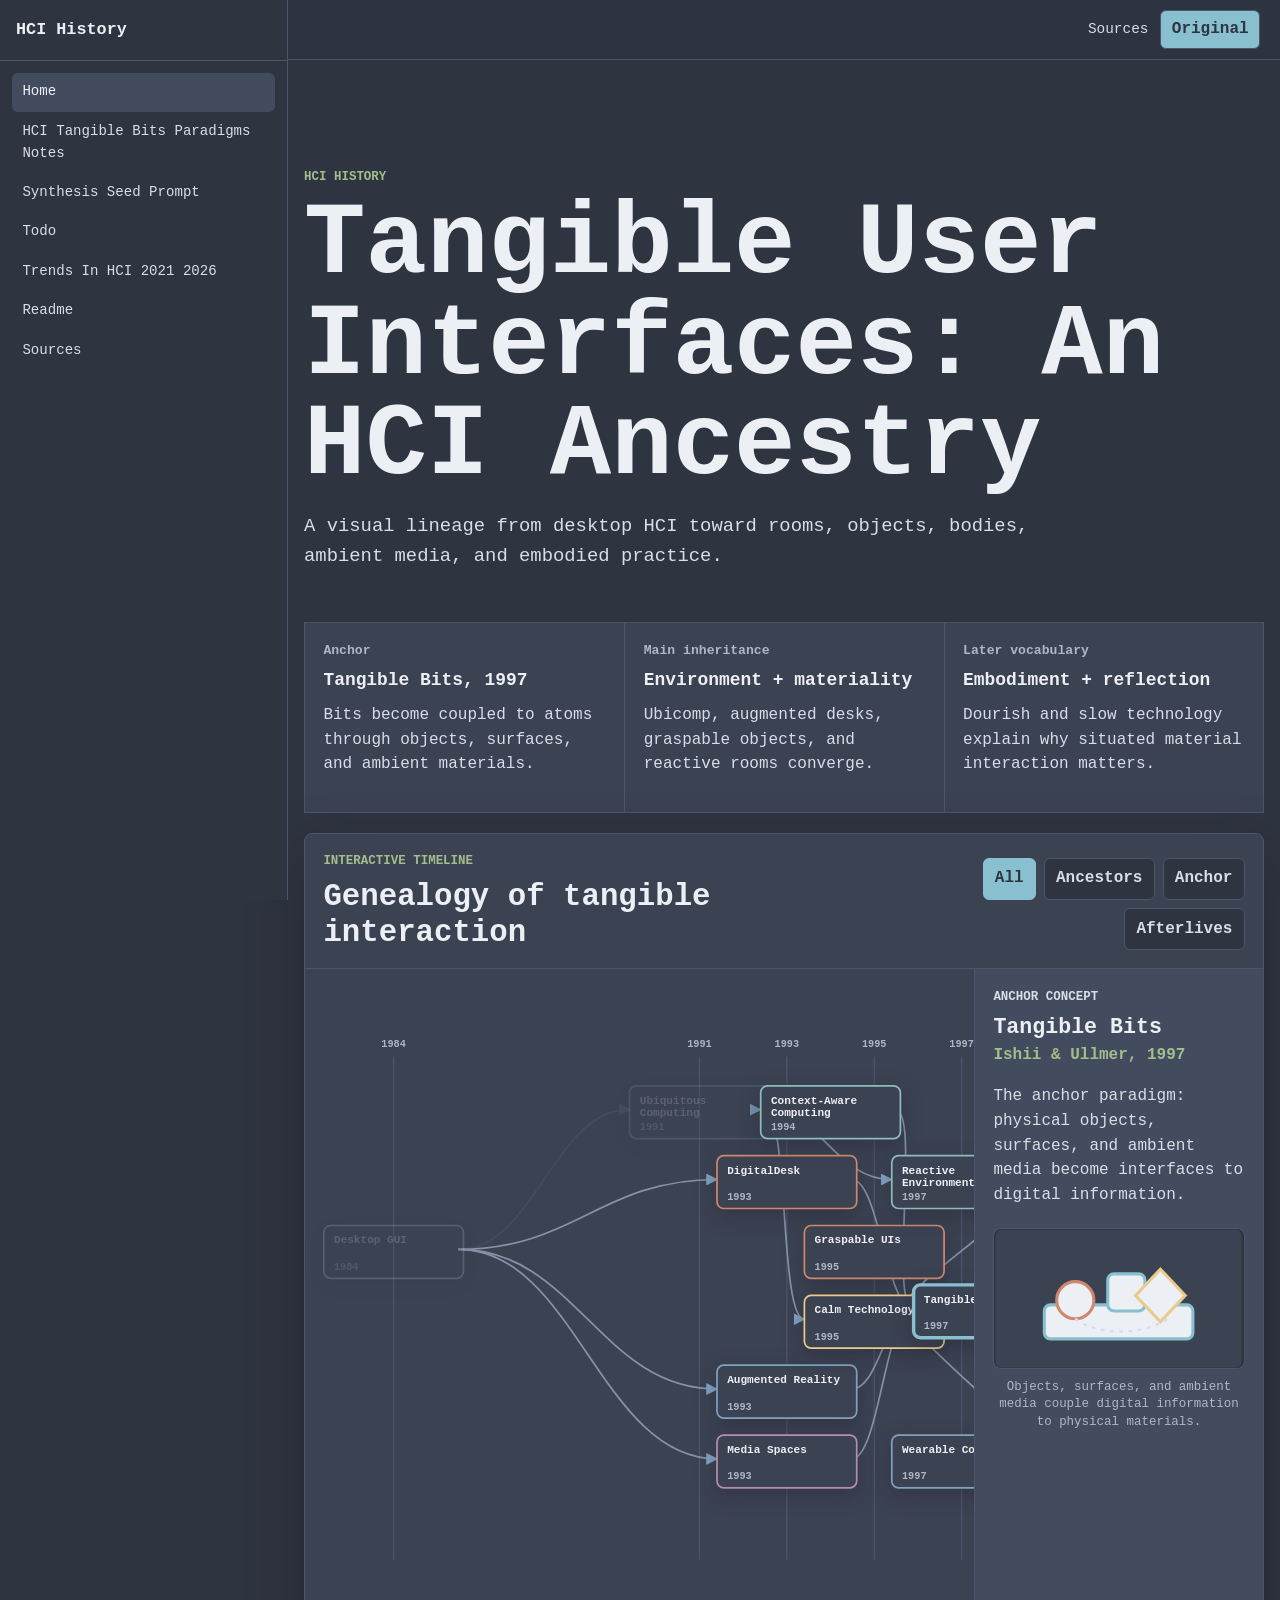
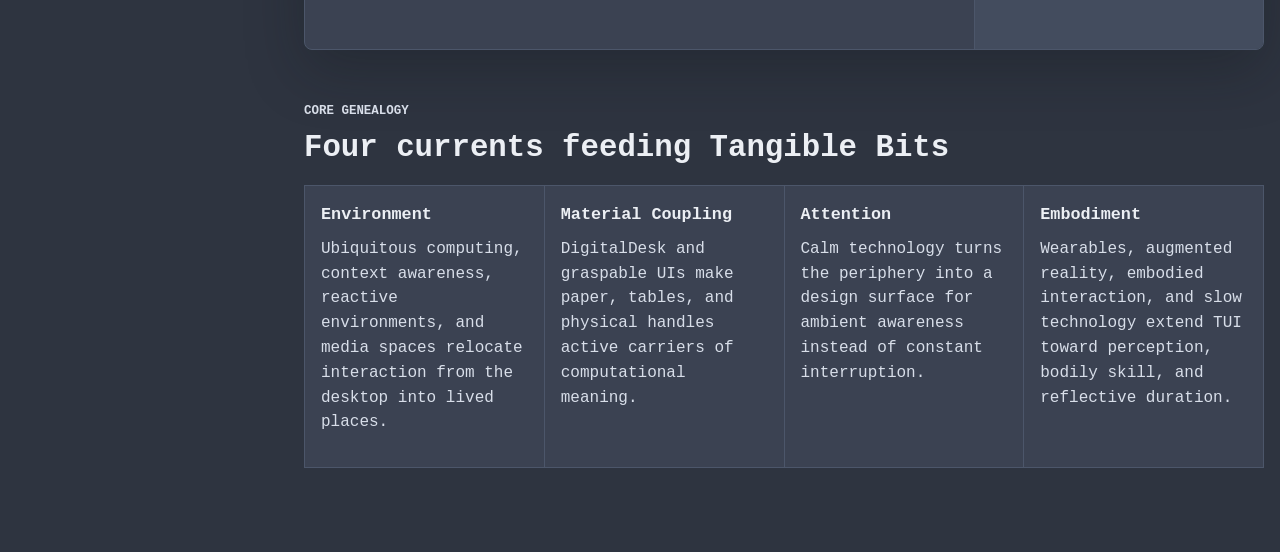
==== commit 33163b51: "Add HCI history theme toggle" ====
--- a/index.html
+++ b/index.html
@@ -29,7 +29,10 @@
       <div class="site-frame">
         <header class="topbar">
           <a class="mobile-brand" href="index.html">HCI History</a>
-          <a class="topbar-link" href="sources.html">Sources</a>
+          <div class="topbar-actions">
+            <a class="topbar-link" href="sources.html">Sources</a>
+            <button id="theme-toggle" class="theme-toggle" type="button" aria-label="Switch to original theme">Original</button>
+          </div>
         </header>
 
         <main id="main-content" class="content-shell">
--- a/styles.css
+++ b/styles.css
@@ -15,6 +15,35 @@
   --red: #bf616a;
   --purple: #b48ead;
   --shadow: rgba(15, 17, 22, 0.28);
+  --detail-bg: #3b4252;
+  --code-bg: #242933;
+  --edge: #8792a6;
+  --node-bg: #3b4252;
+  --topbar-bg: rgba(46, 52, 64, 0.94);
+}
+
+body[data-theme="original"] {
+  color-scheme: light;
+  --bg: #f5f2ea;
+  --panel: #fffdf7;
+  --panel-strong: #ffffff;
+  --ink: #1f2528;
+  --muted: #657073;
+  --quiet: #8a9294;
+  --line: #d9d0c1;
+  --frost: #00756f;
+  --frost-deep: #00564f;
+  --green: #00564f;
+  --yellow: #b98717;
+  --orange: #b65439;
+  --red: #b65439;
+  --purple: #6c5aa8;
+  --shadow: rgba(31, 37, 40, 0.14);
+  --detail-bg: #fffdf7;
+  --code-bg: #f5f2ea;
+  --edge: #9d9283;
+  --node-bg: #ffffff;
+  --topbar-bg: rgba(255, 253, 247, 0.94);
 }
 
 * {
@@ -70,7 +99,7 @@
   height: 100vh;
   overflow-y: auto;
   border-right: 1px solid var(--line);
-  background: #2e3440;
+  background: var(--bg);
 }
 
 .site-title {
@@ -118,7 +147,7 @@
   gap: 1rem;
   border-bottom: 1px solid var(--line);
   padding: 0 1.25rem;
-  background: rgba(46, 52, 64, 0.94);
+  background: var(--topbar-bg);
   backdrop-filter: blur(10px);
 }
 
@@ -140,6 +169,21 @@
   align-items: center;
   gap: 0.75rem;
   margin-left: auto;
+}
+
+.theme-toggle {
+  min-height: 2.25rem;
+  border: 1px solid var(--line);
+  border-radius: 6px;
+  padding: 0.4rem 0.65rem;
+  color: var(--bg);
+  background: var(--frost);
+  cursor: pointer;
+  font-weight: 800;
+}
+
+.theme-toggle:hover {
+  background: var(--yellow);
 }
 
 .toggle-control {
@@ -347,7 +391,7 @@
 }
 
 .detail-image-bg {
-  fill: #3b4252;
+  fill: var(--detail-bg);
   stroke: none;
 }
 
@@ -396,7 +440,7 @@
 }
 
 .node rect {
-  fill: #3b4252;
+  fill: var(--node-bg);
   stroke-width: 2;
   filter: drop-shadow(0 7px 12px rgba(15, 17, 22, 0.25));
 }
@@ -424,7 +468,7 @@
 
 .edge {
   fill: none;
-  stroke: #8792a6;
+  stroke: var(--edge);
   stroke-width: 2;
   marker-end: url(#arrow);
 }
@@ -504,7 +548,7 @@
 .markdown-body code,
 .raw-markdown {
   color: var(--green);
-  background: #242933;
+  background: var(--code-bg);
 }
 
 .markdown-body code {
@@ -517,7 +561,7 @@
   border: 1px solid var(--line);
   border-radius: 6px;
   padding: 1rem;
-  background: #242933;
+  background: var(--code-bg);
 }
 
 .markdown-body pre code {
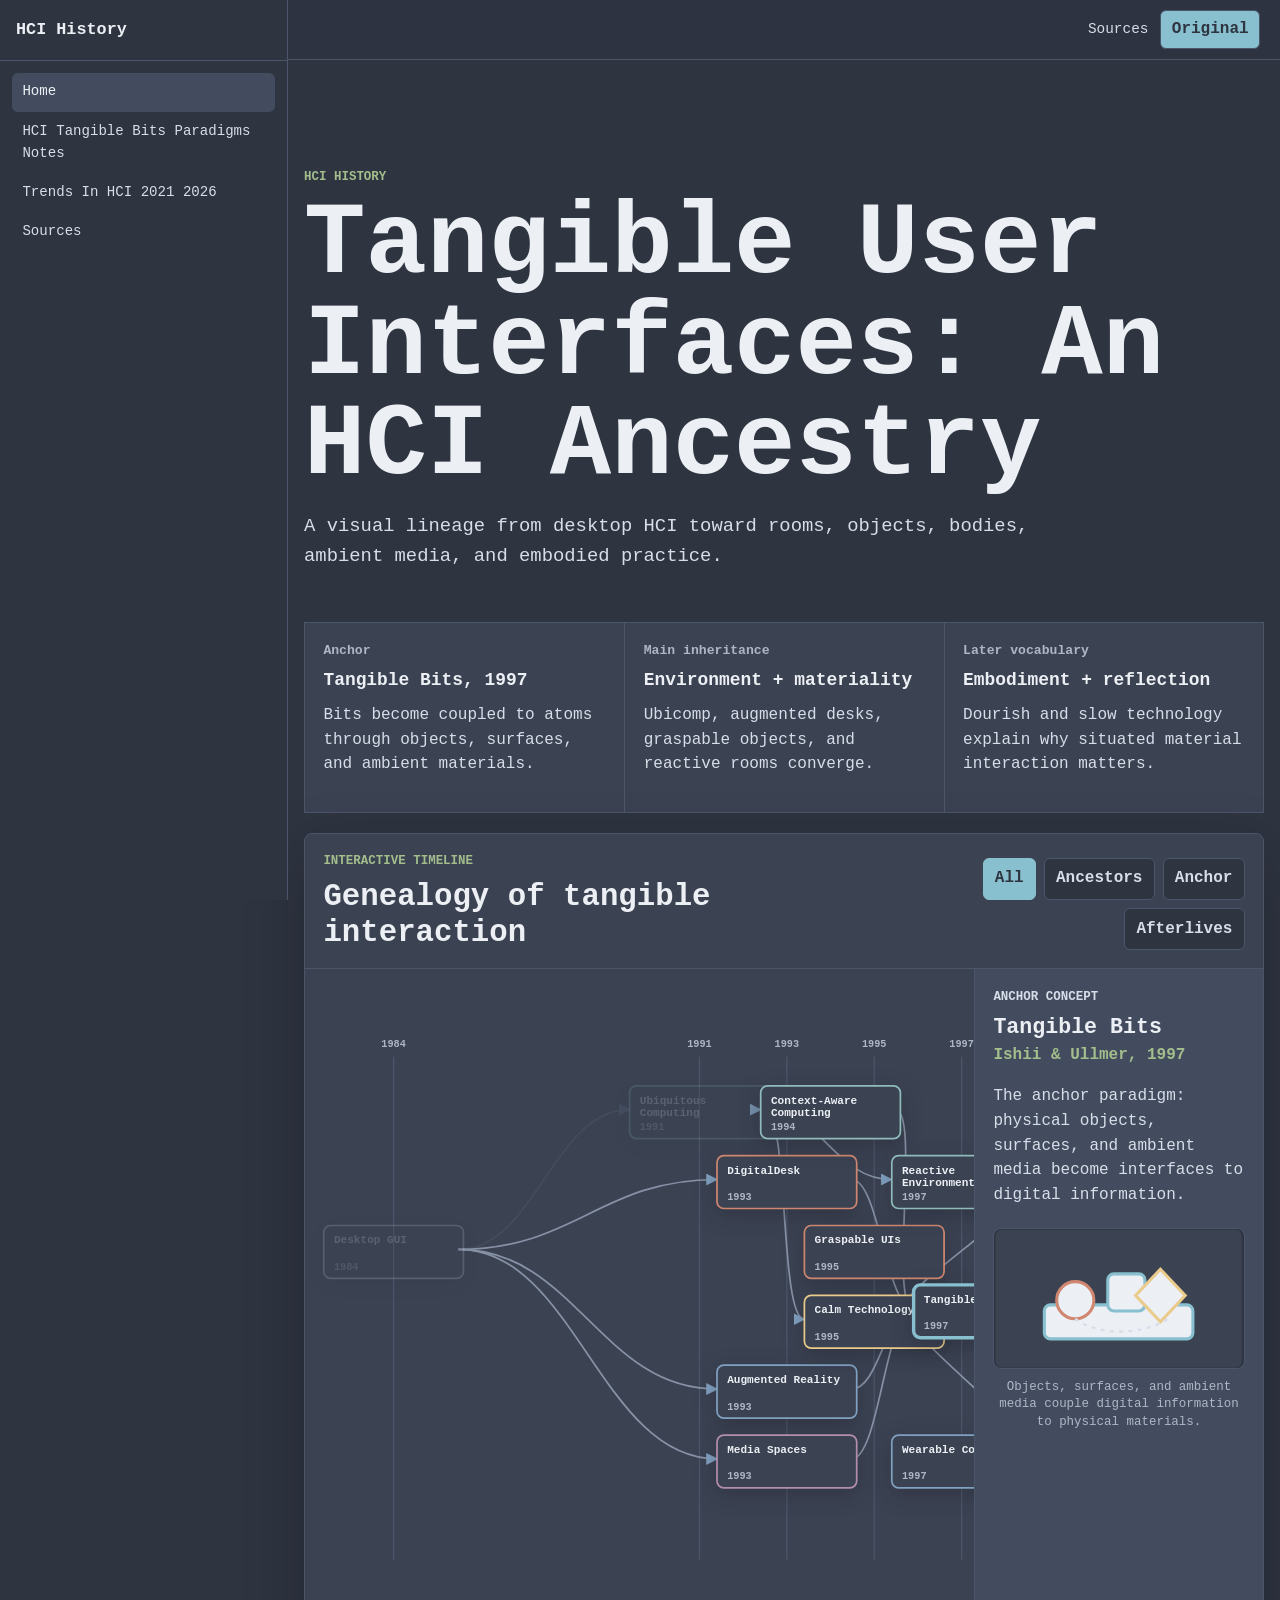
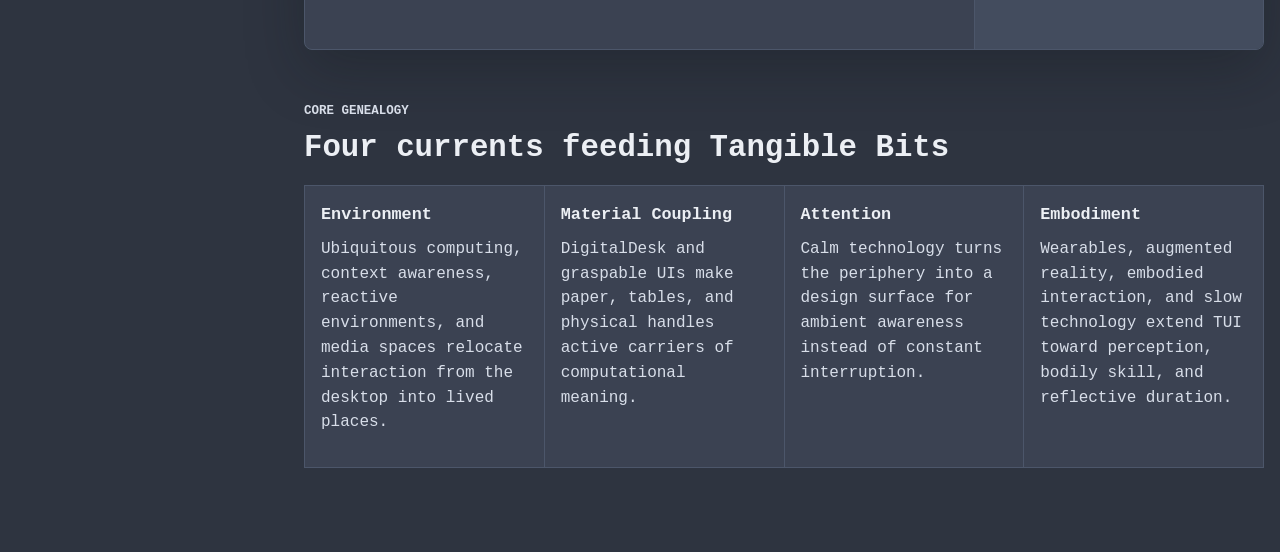
==== commit 755a7aaf: "Publish HCI tangible interface timeline" ====
--- a/index.html
+++ b/index.html
@@ -18,10 +18,7 @@
         <nav class="site-nav" aria-label="Pages">
           <a class="nav-link active" href="index.html">Home</a>
           <a class="nav-link" href="docs.html?doc=HCI_TANGIBLE_BITS_PARADIGMS_NOTES">HCI Tangible Bits Paradigms Notes</a>
-          <a class="nav-link" href="docs.html?doc=SYNTHESIS_SEED_PROMPT">Synthesis Seed Prompt</a>
-          <a class="nav-link" href="docs.html?doc=TODO">Todo</a>
           <a class="nav-link" href="docs.html?doc=TRENDS_IN_HCI_2021-2026">Trends In HCI 2021 2026</a>
-          <a class="nav-link" href="docs.html?doc=README">Readme</a>
           <a class="nav-link" href="sources.html">Sources</a>
         </nav>
       </aside>
